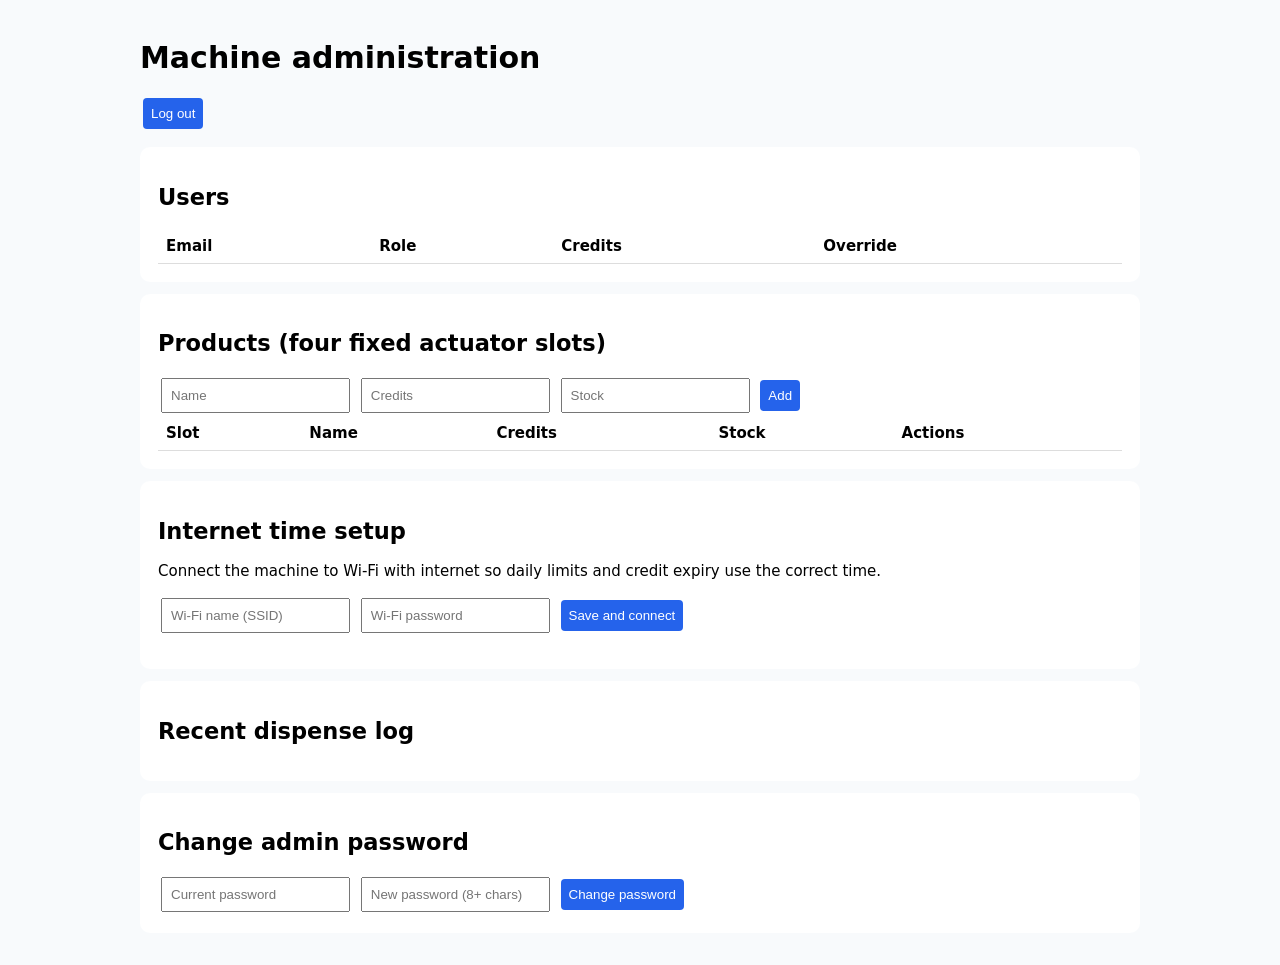
==== data/admin.html @ f3836014 "Clarify Wi-Fi clock sync status" ====
<!doctype html>
<html lang="en">
<meta charset="utf-8">
<meta name="viewport" content="width=device-width,initial-scale=1">
<title>Machine administration</title>
<style>
body{font:15px system-ui;max-width:1000px;margin:auto;padding:20px;background:#f8fafc}
section{background:white;padding:18px;margin:12px 0;border-radius:10px}
table{width:100%;border-collapse:collapse}td,th{padding:8px;text-align:left;border-bottom:1px solid #ddd}
input,button{padding:8px;margin:3px}button{background:#2563eb;color:white;border:0;border-radius:4px}
</style>
<h1>Machine administration</h1><button id="logout">Log out</button>
<p id="message" role="status"></p>
<section>
  <h2>Users</h2>
  <table><thead><tr><th>Email</th><th>Role</th><th>Credits</th><th>Override</th></tr></thead><tbody id="users"></tbody></table>
</section>
<section>
  <h2>Products (four fixed actuator slots)</h2>
  <form id="productForm">
    <input id="name" placeholder="Name" required>
    <input id="cost" type="number" min="0" step="1" placeholder="Credits" required>
    <input id="stock" type="number" min="0" step="1" placeholder="Stock" required>
    <button>Add</button>
  </form>
  <table><thead><tr><th>Slot</th><th>Name</th><th>Credits</th><th>Stock</th><th>Actions</th></tr></thead><tbody id="products"></tbody></table>
</section>
<section>
  <h2>Internet time setup</h2>
  <p>Connect the machine to Wi-Fi with internet so daily limits and credit expiry use the correct time.</p>
  <form id="wifiForm">
    <input id="wifiSsid" placeholder="Wi-Fi name (SSID)" autocomplete="off" required>
    <input id="wifiPassword" type="password" placeholder="Wi-Fi password" autocomplete="new-password">
    <button>Save and connect</button>
  </form>
  <p id="wifiStatus"></p>
</section>
<section><h2>Recent dispense log</h2><pre id="log"></pre></section>
<section>
  <h2>Change admin password</h2>
  <form id="passwordForm">
    <input id="currentPassword" type="password" placeholder="Current password" autocomplete="current-password" required>
    <input id="newPassword" type="password" placeholder="New password (8+ chars)" autocomplete="new-password" minlength="8" required>
    <button>Change password</button>
  </form>
</section>
<script src="/js/auth.js"></script>
<script>
const $ = id => document.getElementById(id);
function message(text) { $('message').textContent = text; }
function cell(row, value) {
  const element = row.insertCell();
  element.textContent = String(value);
  return element;
}
function action(row, label, callback) {
  const button = document.createElement('button');
  button.textContent = label;
  button.onclick = callback;
  row.lastElementChild.append(button);
}
async function load() {
  const [accounts, listing, history, wifi] = await Promise.all([
    api('/api/admin/users'), api('/api/products'), api('/api/admin/log'), api('/api/admin/wifi')
  ]);
  $('wifiSsid').value = wifi.ssid;
  showWifiStatus(wifi);
  $('users').replaceChildren(...accounts.users.map(user => {
    const row = document.createElement('tr');
    cell(row, user.email); cell(row, user.role); cell(row, user.credits); cell(row, '');
    action(row, 'Set credits', () => setCredits(user.id));
    return row;
  }));
  $('products').replaceChildren(...listing.products.map(product => {
    const row = document.createElement('tr');
    cell(row, product.slot); cell(row, product.name);
    cell(row, product.credit_cost); cell(row, product.stock); cell(row, '');
    action(row, 'Edit', () => editProduct(product));
    action(row, 'Delete', () => removeProduct(product.id));
    return row;
  }));
  $('log').textContent = JSON.stringify(history, null, 2);
}
function showWifiStatus(wifi) {
  $('wifiStatus').textContent = wifi.time_synced
    ? 'Internet connected. Clock synchronized.'
    : wifi.connected
      ? 'Wi-Fi connected; waiting for internet time sync…'
      : 'Not connected. Enter a router Wi-Fi with internet access.';
}
async function refreshWifiStatus() {
  try { showWifiStatus(await api('/api/admin/wifi')); }
  catch (error) { $('wifiStatus').textContent = error.message; }
}
async function run(action) {
  try { await action(); await load(); message('Saved.'); return true; }
  catch (error) { message(error.message); return false; }
}
async function setCredits(id) {
  const value = prompt('New credit balance');
  if (value === null) return;
  const credits = Number(value);
  if (!Number.isSafeInteger(credits) || credits < 0) { message('Enter a non-negative integer.'); return; }
  await run(() => api('/api/admin/credits', {method:'POST', body:JSON.stringify({user_id:id, credits})}));
}
async function editProduct(product) {
  const name = prompt('Product name', product.name);
  if (name === null) return;
  const costValue = prompt('Credits required', product.credit_cost);
  if (costValue === null) return;
  const stockValue = prompt('Stock', product.stock);
  if (stockValue === null) return;
  const creditCost = Number(costValue), stock = Number(stockValue);
  if (!name.trim() || !Number.isSafeInteger(creditCost) || creditCost < 0 ||
      !Number.isSafeInteger(stock) || stock < 0) { message('Invalid product values.'); return; }
  await run(() => api('/api/products', {method:'PUT', body:JSON.stringify({
    id:product.id, name:name.trim(), credit_cost:creditCost, stock
  })}));
}
async function removeProduct(id) {
  if (!confirm('Delete this product? The other products keep their servo slots.')) return;
  await run(() => api('/api/products?id=' + encodeURIComponent(id), {method:'DELETE'}));
}
$('productForm').onsubmit = async event => {
  event.preventDefault();
  const name = $('name').value.trim(), creditCost = Number($('cost').value), stock = Number($('stock').value);
  if (!name || !Number.isSafeInteger(creditCost) || creditCost < 0 ||
      !Number.isSafeInteger(stock) || stock < 0) { message('Invalid product values.'); return; }
  if (await run(() => api('/api/products', {method:'POST', body:JSON.stringify({name, credit_cost:creditCost, stock})}))) event.target.reset();
};
$('wifiForm').onsubmit = async event => {
  event.preventDefault();
  const ssid = $('wifiSsid').value.trim(), password = $('wifiPassword').value;
  if (!ssid) { message('Enter the Wi-Fi name.'); return; }
  const body = {ssid};
  if (password) body.password = password;
  if (await run(() => api('/api/admin/wifi', {method:'POST', body:JSON.stringify(body)}))) {
    $('wifiPassword').value = '';
    message('Saved. Connecting to Wi-Fi…');
  }
};
$('logout').onclick = logout;
$('passwordForm').onsubmit = async event => {
  event.preventDefault();
  await run(() => api('/api/user/password', {method:'POST', body:JSON.stringify({
    current_password:$('currentPassword').value, new_password:$('newPassword').value
  })}));
  event.target.reset();
};
if (!token()) location.href = '/login.html';
else api('/api/me').then(account => {
  if (account.user.role !== 'admin') { location.href = '/portal'; return; }
  load().then(() => setInterval(refreshWifiStatus, 2000)).catch(error => message(error.message));
}).catch(() => location.href = '/login.html');
</script>
</html>
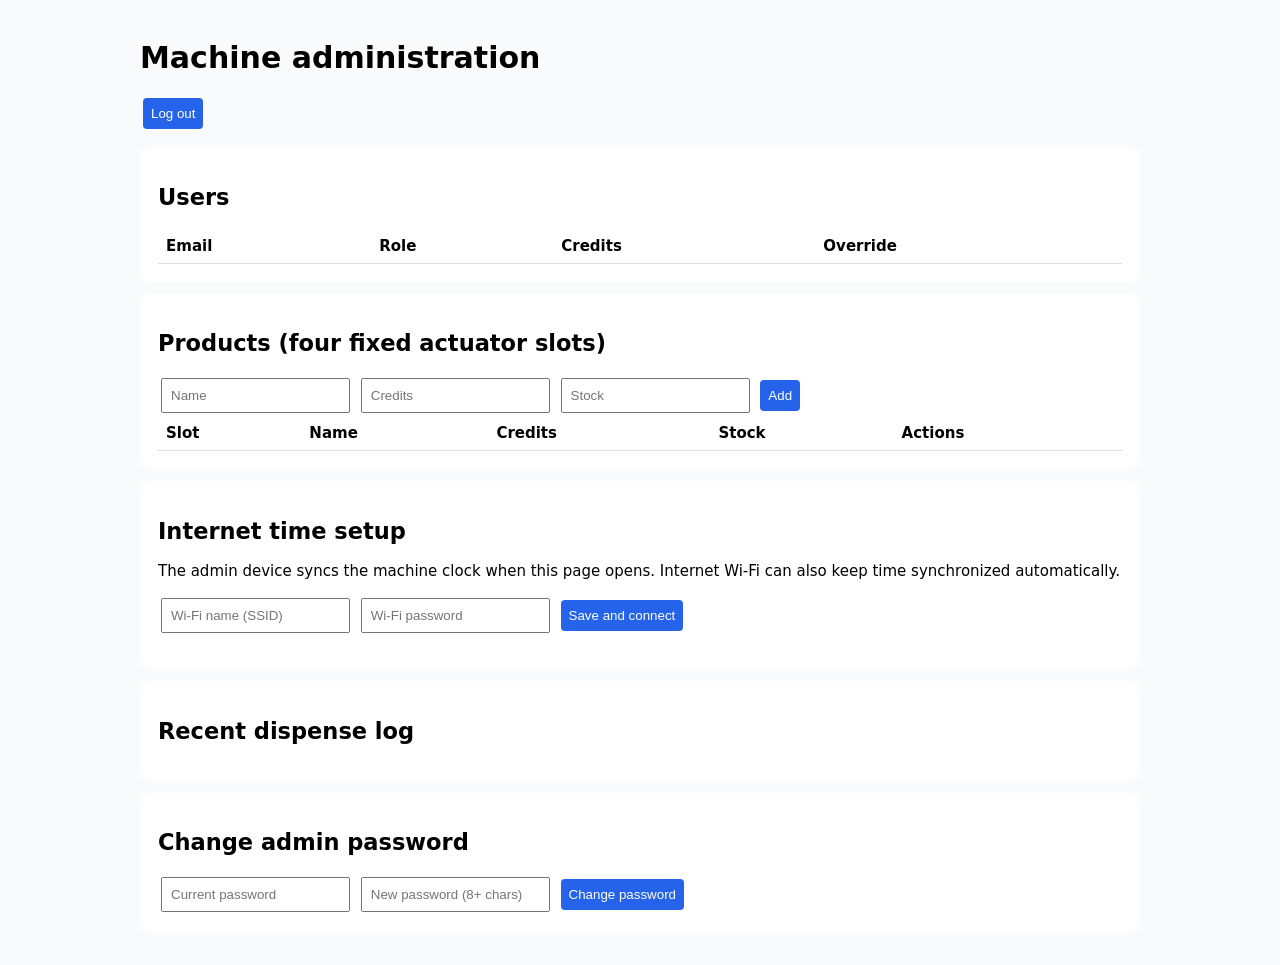
==== commit 801c0999: "Sync machine clock from admin device" ====
--- a/data/admin.html
+++ b/data/admin.html
@@ -27,7 +27,7 @@
 </section>
 <section>
   <h2>Internet time setup</h2>
-  <p>Connect the machine to Wi-Fi with internet so daily limits and credit expiry use the correct time.</p>
+  <p>The admin device syncs the machine clock when this page opens. Internet Wi-Fi can also keep time synchronized automatically.</p>
   <form id="wifiForm">
     <input id="wifiSsid" placeholder="Wi-Fi name (SSID)" autocomplete="off" required>
     <input id="wifiPassword" type="password" placeholder="Wi-Fi password" autocomplete="new-password">
@@ -83,7 +83,7 @@
 }
 function showWifiStatus(wifi) {
   $('wifiStatus').textContent = wifi.time_synced
-    ? 'Internet connected. Clock synchronized.'
+    ? (wifi.connected ? 'Clock synchronized; router Wi-Fi connected.' : 'Clock set from this admin device; router Wi-Fi is offline.')
     : wifi.connected
       ? 'Wi-Fi connected; waiting for internet time sync…'
       : 'Not connected. Enter a router Wi-Fi with internet access.';
@@ -91,6 +91,9 @@
 async function refreshWifiStatus() {
   try { showWifiStatus(await api('/api/admin/wifi')); }
   catch (error) { $('wifiStatus').textContent = error.message; }
+}
+async function syncMachineClock() {
+  await api('/api/admin/time', {method:'POST', body:JSON.stringify({epoch:Math.floor(Date.now() / 1000)})});
 }
 async function run(action) {
   try { await action(); await load(); message('Saved.'); return true; }
@@ -148,9 +151,13 @@
   event.target.reset();
 };
 if (!token()) location.href = '/login.html';
-else api('/api/me').then(account => {
+else api('/api/me').then(async account => {
   if (account.user.role !== 'admin') { location.href = '/portal'; return; }
-  load().then(() => setInterval(refreshWifiStatus, 2000)).catch(error => message(error.message));
+  try {
+    await syncMachineClock();
+    await load();
+    setInterval(refreshWifiStatus, 2000);
+  } catch (error) { message(error.message); }
 }).catch(() => location.href = '/login.html');
 </script>
 </html>
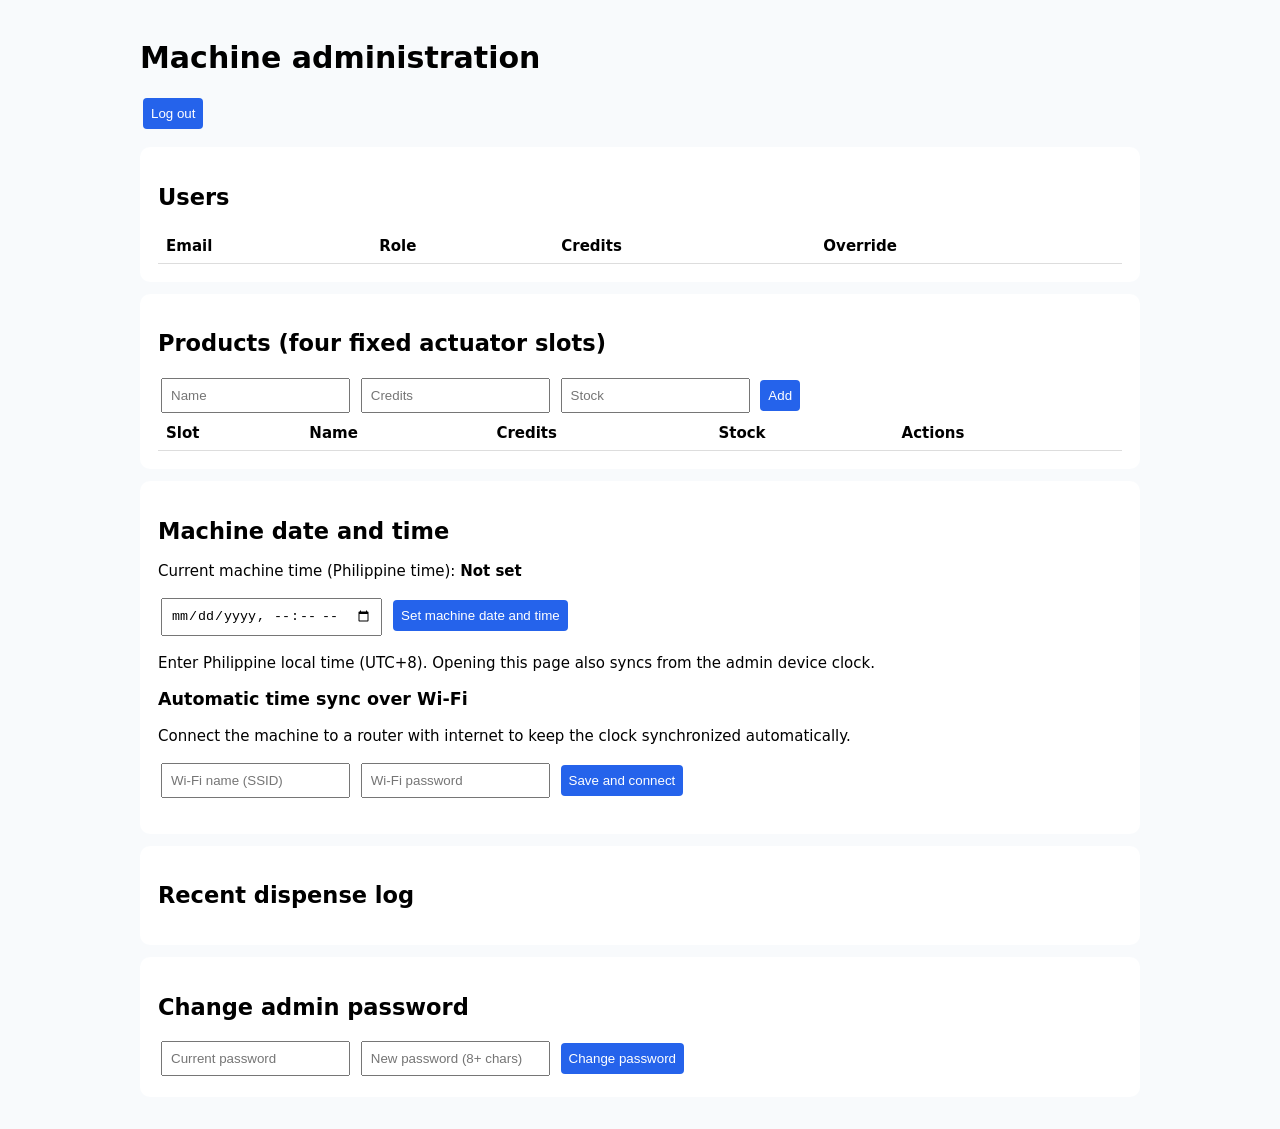
==== commit a72a2b77: "Add manual machine datetime settings" ====
--- a/data/admin.html
+++ b/data/admin.html
@@ -26,8 +26,15 @@
   <table><thead><tr><th>Slot</th><th>Name</th><th>Credits</th><th>Stock</th><th>Actions</th></tr></thead><tbody id="products"></tbody></table>
 </section>
 <section>
-  <h2>Internet time setup</h2>
-  <p>The admin device syncs the machine clock when this page opens. Internet Wi-Fi can also keep time synchronized automatically.</p>
+  <h2>Machine date and time</h2>
+  <p>Current machine time (Philippine time): <strong id="machineClock">Not set</strong></p>
+  <form id="datetimeForm">
+    <input id="machineDateTime" type="datetime-local" step="60" required>
+    <button>Set machine date and time</button>
+  </form>
+  <p>Enter Philippine local time (UTC+8). Opening this page also syncs from the admin device clock.</p>
+  <h3>Automatic time sync over Wi-Fi</h3>
+  <p>Connect the machine to a router with internet to keep the clock synchronized automatically.</p>
   <form id="wifiForm">
     <input id="wifiSsid" placeholder="Wi-Fi name (SSID)" autocomplete="off" required>
     <input id="wifiPassword" type="password" placeholder="Wi-Fi password" autocomplete="new-password">
@@ -65,6 +72,7 @@
   ]);
   $('wifiSsid').value = wifi.ssid;
   showWifiStatus(wifi);
+  updateMachineClock(wifi.current_epoch);
   $('users').replaceChildren(...accounts.users.map(user => {
     const row = document.createElement('tr');
     cell(row, user.email); cell(row, user.role); cell(row, user.credits); cell(row, '');
@@ -83,18 +91,47 @@
 }
 function showWifiStatus(wifi) {
   $('wifiStatus').textContent = wifi.time_synced
-    ? (wifi.connected ? 'Clock synchronized; router Wi-Fi connected.' : 'Clock set from this admin device; router Wi-Fi is offline.')
+    ? (wifi.connected ? 'Clock synchronized; router Wi-Fi connected.' : 'Clock synchronized; router Wi-Fi offline.')
     : wifi.connected
       ? 'Wi-Fi connected; waiting for internet time sync…'
       : 'Not connected. Enter a router Wi-Fi with internet access.';
 }
 async function refreshWifiStatus() {
-  try { showWifiStatus(await api('/api/admin/wifi')); }
+  try {
+    const wifi = await api('/api/admin/wifi');
+    showWifiStatus(wifi);
+    updateMachineClock(wifi.current_epoch);
+  }
   catch (error) { $('wifiStatus').textContent = error.message; }
+}
+function updateMachineClock(epoch) {
+  if (!epoch) { $('machineClock').textContent = 'Not set'; return; }
+  const philippinesTime = new Date((epoch + 8 * 60 * 60) * 1000);
+  $('machineClock').textContent = philippinesTime.toISOString().replace('T', ' ').slice(0, 16);
+}
+function philippinesDateTimeToEpoch(value) {
+  const [date, clock] = value.split('T');
+  if (!date || !clock) return 0;
+  const [year, month, day] = date.split('-').map(Number);
+  const [hour, minute] = clock.split(':').map(Number);
+  return Math.floor(Date.UTC(year, month - 1, day, hour - 8, minute) / 1000);
+}
+function machineEpochToInput(epoch) {
+  return new Date((epoch + 8 * 60 * 60) * 1000).toISOString().slice(0, 16);
 }
 async function syncMachineClock() {
   await api('/api/admin/time', {method:'POST', body:JSON.stringify({epoch:Math.floor(Date.now() / 1000)})});
 }
+$('datetimeForm').onsubmit = async event => {
+  event.preventDefault();
+  const epoch = philippinesDateTimeToEpoch($('machineDateTime').value);
+  if (!Number.isFinite(epoch) || epoch < 1700000000) { message('Enter a valid date and time.'); return; }
+  try {
+    await api('/api/admin/time', {method:'POST', body:JSON.stringify({epoch})});
+    await refreshWifiStatus();
+    message('Machine date and time updated.');
+  } catch (error) { message(error.message); }
+};
 async function run(action) {
   try { await action(); await load(); message('Saved.'); return true; }
   catch (error) { message(error.message); return false; }
@@ -156,6 +193,8 @@
   try {
     await syncMachineClock();
     await load();
+    const wifi = await api('/api/admin/wifi');
+    if (wifi.current_epoch) $('machineDateTime').value = machineEpochToInput(wifi.current_epoch);
     setInterval(refreshWifiStatus, 2000);
   } catch (error) { message(error.message); }
 }).catch(() => location.href = '/login.html');
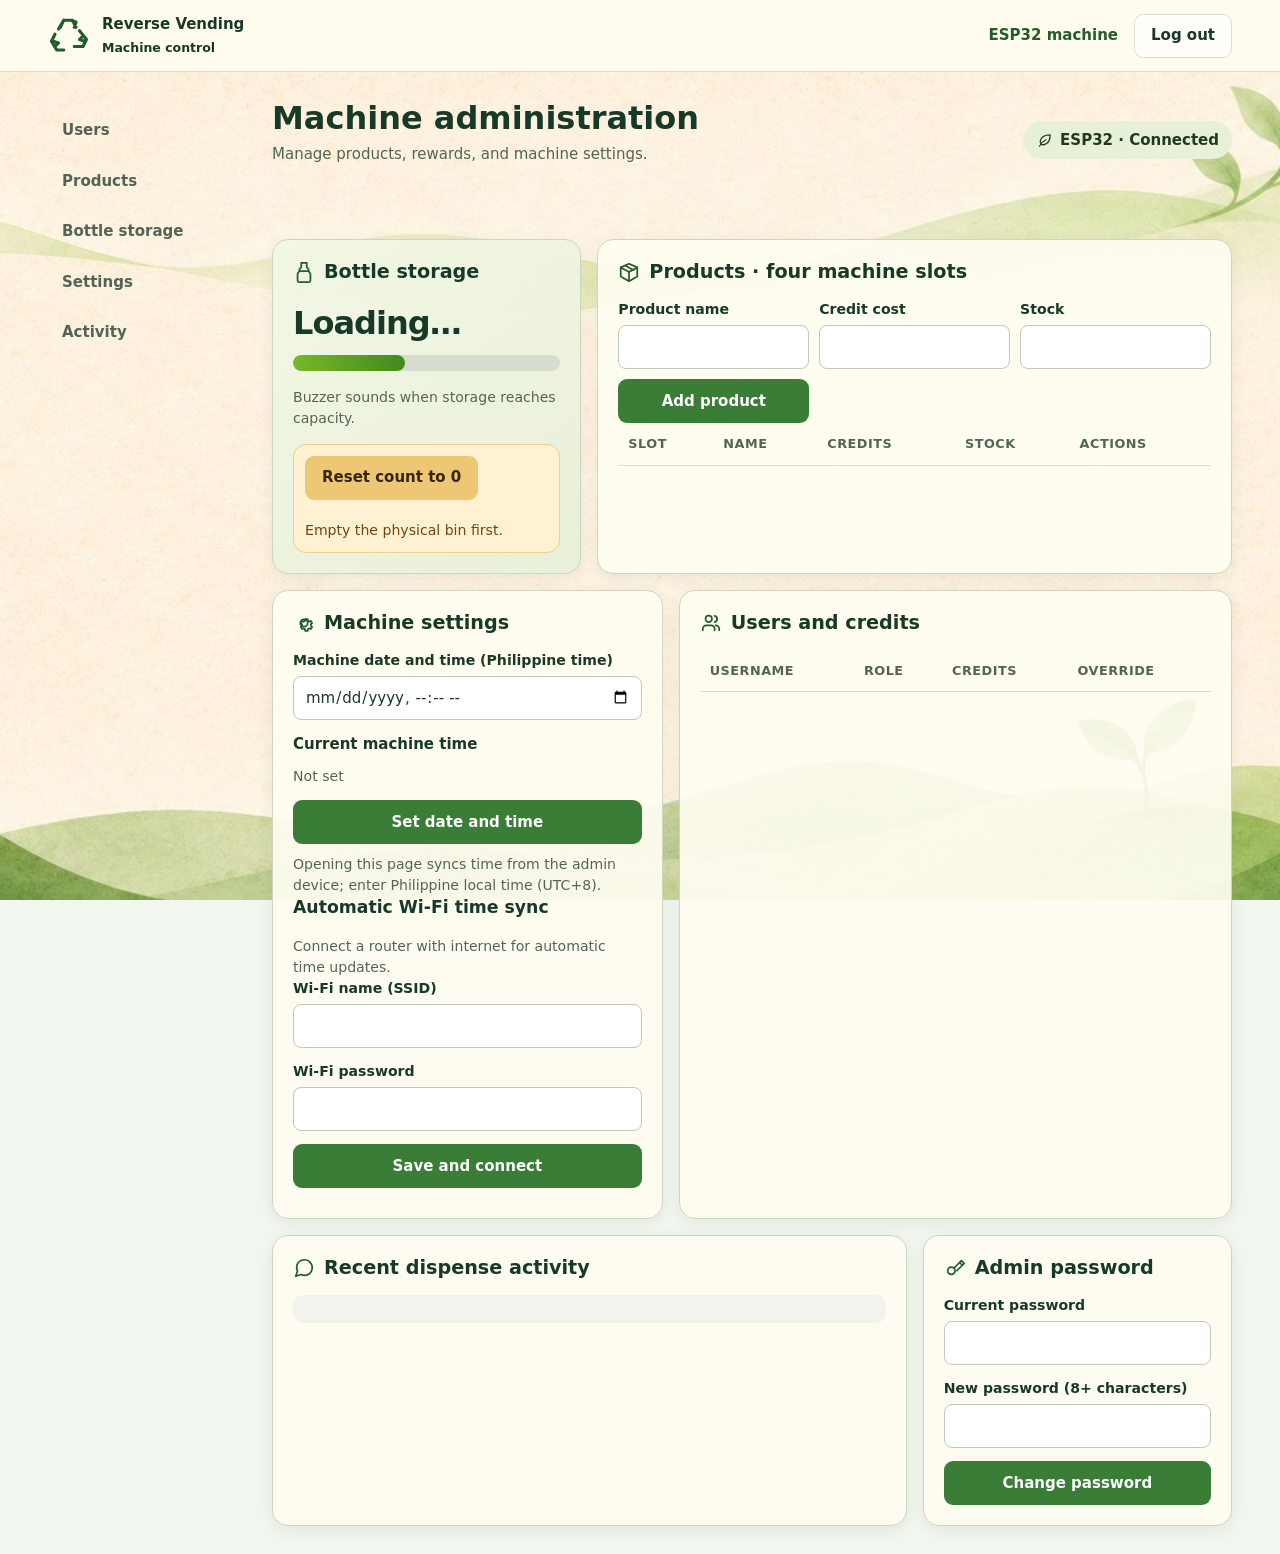
==== commit cbb78311: "Add manifest.json and ponytail skill documentation - Created a new manifest.json file to track file " ====
--- a/data/admin.html
+++ b/data/admin.html
@@ -4,53 +4,57 @@
 <meta name="viewport" content="width=device-width,initial-scale=1">
 <title>Machine administration</title>
 <style>
-body{font:15px system-ui;max-width:1000px;margin:auto;padding:20px;background:#f8fafc}
-section{background:white;padding:18px;margin:12px 0;border-radius:10px}
-table{width:100%;border-collapse:collapse}td,th{padding:8px;text-align:left;border-bottom:1px solid #ddd}
-input,button{padding:8px;margin:3px}button{background:#2563eb;color:white;border:0;border-radius:4px}
+:root{color-scheme:light;--ink:#173a28;--muted:#536457;--green:#397d36;--green-dark:#245b2b;--sage:#e8f0df;--paper:#f1f6ef;--line:#d8e1d1;--white:#fffefa}
+*{box-sizing:border-box}body{margin:0;background:var(--paper);color:var(--ink);font:15px/1.5 system-ui, sans-serif}h1,h2,h3,p{margin-top:0}h1{font-size:2rem;line-height:1.15;margin-bottom:6px}h2{font-size:1.35rem;line-height:1.25;margin-bottom:15px}h3{font-size:1.08rem;line-height:1.3}button,input{font:inherit}button{min-height:44px;padding:9px 16px;border:1px solid transparent;border-radius:9px;background:var(--green);color:white;font-weight:700;cursor:pointer}button:hover{background:var(--green-dark)}button:focus-visible,a:focus-visible,input:focus-visible{outline:3px solid #b36c0c;outline-offset:2px}.secondary{background:var(--white);border-color:var(--line);color:var(--ink)}.secondary:hover{background:var(--sage);color:var(--ink)}.danger{background:#edc774;color:#38250d}.danger:hover{background:#e1b55f;color:#38250d}
+.topbar{height:72px;padding:0 clamp(16px,4vw,48px);display:flex;align-items:center;justify-content:space-between;background:var(--white);border-bottom:1px solid var(--line)}.brand{display:flex;align-items:center;gap:12px;color:var(--ink);font-weight:800;text-decoration:none}.brand-mark{width:38px;height:38px;border-radius:12px;display:grid;place-items:center;background:var(--green);color:white;font-size:18px}.top-actions{display:flex;align-items:center;gap:16px}.online{color:var(--green-dark);font-weight:700}.app-shell{max-width:1440px;margin:auto;padding:28px clamp(16px,4vw,48px);display:grid;grid-template-columns:200px minmax(0,1fr);gap:30px}.side-nav{display:flex;flex-direction:column;gap:6px;padding-top:8px}.side-nav a{padding:11px 14px;border-radius:9px;text-decoration:none;color:var(--muted);font-weight:650}.side-nav a:hover,.side-nav a[aria-current]{background:var(--sage);color:var(--green-dark)}main{min-width:0}.page-heading{display:flex;justify-content:space-between;align-items:center;gap:20px;margin-bottom:20px}.eyebrow{margin:0 0 5px;color:var(--green);font-size:.76rem;font-weight:800;letter-spacing:.12em;text-transform:uppercase}.subhead,.hint{color:var(--muted)}.machine-pill{flex:none;padding:8px 13px;border-radius:99px;background:var(--sage);font-weight:700}.notice{min-height:24px;color:var(--green-dark)}.panel-grid{display:grid;grid-template-columns:repeat(2,minmax(0,1fr));gap:18px}.panel{min-width:0;padding:22px;border:1px solid var(--line);border-radius:16px;background:var(--white);box-shadow:0 3px 12px #203c2810}.panel h2{display:flex;align-items:center;gap:10px}.panel-wide{grid-column:1/-1}.storage-value{font-size:1.8rem;font-weight:850;letter-spacing:-.03em}.storage-meter{height:12px;margin:8px 0 16px;border-radius:99px;background:#e4e9df;overflow:hidden}.storage-meter span{display:block;width:42%;height:100%;border-radius:inherit;background:var(--green)}.form-row{display:grid;grid-template-columns:repeat(3,minmax(0,1fr));gap:10px;align-items:end}.field{display:grid;gap:5px;min-width:0}.field label{font-size:.88rem;font-weight:700}.field input{width:100%;min-height:44px;padding:9px 11px;border:1px solid #bdcabc;border-radius:8px;background:white;color:var(--ink)}.stack{display:grid;gap:13px}.table-wrap{overflow:auto;max-width:100%}table{width:100%;border-collapse:collapse;white-space:nowrap}td,th{padding:11px 10px;text-align:left;border-bottom:1px solid var(--line)}th{color:var(--muted);font-size:.8rem;text-transform:uppercase;letter-spacing:.04em}td button{min-height:36px;padding:6px 11px}#log{max-height:260px;overflow:auto;padding:14px;border-radius:10px;background:#f1f3ec;color:#314537;white-space:pre-wrap;overflow-wrap:anywhere}.storage-actions{display:flex;flex-wrap:wrap;align-items:center;gap:10px;margin-top:15px}.hint{margin:10px 0 0;font-size:.88rem}
+@media(max-width:850px){.app-shell{grid-template-columns:1fr;gap:14px}.side-nav{flex-direction:row;overflow:auto;padding:0 0 8px}.side-nav a{white-space:nowrap}.panel-grid{grid-template-columns:1fr}.panel-wide{grid-column:auto}}
+@media(max-width:540px){.topbar{height:64px}.brand{font-size:.9rem;white-space:nowrap}.brand br,.brand small{display:none}.online{display:none}.app-shell{padding-top:18px}.page-heading{align-items:flex-start;flex-direction:column;gap:10px}.panel{padding:17px}.form-row{grid-template-columns:1fr}.table-wrap{margin:0 -5px}td,th{padding:9px 7px}}
+.admin-product{display:flex;align-items:center;gap:10px}.admin-product-art{width:38px;height:38px;flex:none;border-radius:8px;background-color:var(--sage);background-image:url('product-sprite.png');background-repeat:no-repeat;background-size:200% 200%;background-position:0 0}.admin-product-art.slot-2{background-position:100% 0;background-color:#f3f0df}.admin-product-art.slot-3{background-position:0 100%;background-color:#eaf1e2}.admin-product-art.slot-4{background-position:100% 100%;background-color:#f4ede3}
+body{background-image:url('login-background.jpg');background-position:center top;background-size:cover;background-attachment:fixed}
+.topbar{background:#fffdf2dc;backdrop-filter:blur(8px)}.app-shell{max-width:1560px;gap:24px}.brand-mark{background:transparent;color:var(--green-dark);width:42px;height:42px}.brand-mark svg{display:block;width:100%;height:100%;fill:none;stroke:currentColor;stroke-width:1.8;stroke-linecap:round;stroke-linejoin:round}.machine-pill{display:flex;align-items:center;gap:7px;background:#e7f1d8;color:#203b21}.machine-pill svg{width:17px;height:17px;fill:none;stroke:currentColor;stroke-width:1.8;stroke-linecap:round;stroke-linejoin:round}
+.panel-grid{grid-template-columns:repeat(12,minmax(0,1fr));gap:16px}.panel{padding:20px;border-color:#cbd7be;background:#fffdf2e8;box-shadow:0 4px 16px #203c2812}.panel h2{font-size:1.2rem;gap:9px}.panel h2 svg{width:22px;height:22px;flex:none;color:var(--green-dark);fill:none;stroke:currentColor;stroke-width:1.9;stroke-linecap:round;stroke-linejoin:round}.panel#storage{grid-column:1/5;grid-row:1;background:linear-gradient(145deg,#f2f7e6ed,#e7f0d8ed)}.panel#product-panel{grid-column:5/13;grid-row:1}.panel#settings{grid-column:1/6;grid-row:2}.panel#user-panel{grid-column:6/13;grid-row:2}.panel#log-panel{grid-column:1/9;grid-row:3}.panel#account{grid-column:9/13;grid-row:3}.storage-value{font-size:2rem}.storage-meter{height:16px;background:#d7ddce}.storage-meter span{background:linear-gradient(90deg,#76b82a,#43891e)}.storage-actions{margin-top:14px;padding:11px;border:1px solid #f0cf87;border-radius:13px;background:#fff1d2}.storage-actions .hint{color:#75450b}.danger{background:#edc774;color:#38250d}.danger:hover{background:#e1b55f;color:#38250d}.admin-product-art{width:46px;height:46px;border-radius:10px}
+@media(max-width:1100px) and (min-width:851px){.panel-grid{grid-template-columns:repeat(2,minmax(0,1fr))}.panel#storage,.panel#settings,.panel#account{grid-column:auto;grid-row:auto}.panel#product-panel,.panel#user-panel,.panel#log-panel{grid-column:1/-1;grid-row:auto}}
 </style>
-<h1>Machine administration</h1><button id="logout">Log out</button>
-<p id="message" role="status"></p>
-<section>
-  <h2>Users</h2>
-  <table><thead><tr><th>Email</th><th>Role</th><th>Credits</th><th>Override</th></tr></thead><tbody id="users"></tbody></table>
-</section>
-<section>
-  <h2>Products (four fixed actuator slots)</h2>
-  <form id="productForm">
-    <input id="name" placeholder="Name" required>
-    <input id="cost" type="number" min="0" step="1" placeholder="Credits" required>
-    <input id="stock" type="number" min="0" step="1" placeholder="Stock" required>
-    <button>Add</button>
-  </form>
-  <table><thead><tr><th>Slot</th><th>Name</th><th>Credits</th><th>Stock</th><th>Actions</th></tr></thead><tbody id="products"></tbody></table>
-</section>
-<section>
-  <h2>Machine date and time</h2>
-  <p>Current machine time (Philippine time): <strong id="machineClock">Not set</strong></p>
-  <form id="datetimeForm">
-    <input id="machineDateTime" type="datetime-local" step="60" required>
-    <button>Set machine date and time</button>
-  </form>
-  <p>Enter Philippine local time (UTC+8). Opening this page also syncs from the admin device clock.</p>
-  <h3>Automatic time sync over Wi-Fi</h3>
-  <p>Connect the machine to a router with internet to keep the clock synchronized automatically.</p>
-  <form id="wifiForm">
-    <input id="wifiSsid" placeholder="Wi-Fi name (SSID)" autocomplete="off" required>
-    <input id="wifiPassword" type="password" placeholder="Wi-Fi password" autocomplete="new-password">
-    <button>Save and connect</button>
-  </form>
-  <p id="wifiStatus"></p>
-</section>
-<section><h2>Recent dispense log</h2><pre id="log"></pre></section>
-<section>
-  <h2>Change admin password</h2>
-  <form id="passwordForm">
-    <input id="currentPassword" type="password" placeholder="Current password" autocomplete="current-password" required>
-    <input id="newPassword" type="password" placeholder="New password (8+ chars)" autocomplete="new-password" minlength="8" required>
-    <button>Change password</button>
-  </form>
-</section>
+<body>
+<header class="topbar"><a class="brand" href="/admin"><span class="brand-mark" aria-hidden="true"><svg viewBox="0 0 24 24"><path d="m7 7 2-4h5l2 4M13 3l3 1-1 3M18 9l4 5-2 4h-5M21 15l-3-1 2-2M9 20H5l-3-5 2-4M3 15l3 1-2 2M6 8l3-5"/></svg></span><span>Reverse Vending<br><small>Machine control</small></span></a><div class="top-actions"><span class="online">ESP32 machine</span><button id="logout" class="secondary" type="button">Log out</button></div></header>
+<div class="app-shell">
+  <nav class="side-nav" aria-label="Admin sections"><a href="#user-panel">Users</a><a href="#product-panel">Products</a><a href="#storage">Bottle storage</a><a href="#settings">Settings</a><a href="#log-panel">Activity</a></nav>
+  <main>
+    <div class="page-heading"><div><h1>Machine administration</h1><p class="subhead">Manage products, rewards, and machine settings.</p></div><span class="machine-pill"><svg viewBox="0 0 24 24" aria-hidden="true"><path d="M20 4c-8 0-13 3-14 9 0 3 2 5 5 5 6-1 9-6 9-14ZM5 20c2-4 5-7 9-9"/></svg>ESP32 · Connected</span></div>
+    <p id="message" class="notice" role="status" aria-live="polite"></p>
+    <div class="panel-grid">
+      <section class="panel" id="storage" aria-labelledby="storage-title">
+        <h2 id="storage-title"><svg viewBox="0 0 24 24" aria-hidden="true"><path d="M9 2h6v5l2 2v2H7V9l2-2V2Zm-2 9h10l2 3v7a2 2 0 0 1-2 2H7a2 2 0 0 1-2-2v-7l2-3Z"/></svg>Bottle storage</h2><div id="bottleCount" class="storage-value">Loading…</div><div class="storage-meter" aria-hidden="true"><span id="storageProgress"></span></div>
+        <p class="hint">Buzzer sounds when storage reaches capacity.</p>
+        <div class="storage-actions"><button id="resetBottleStorage" class="danger" type="button">Reset count to 0</button><span class="hint">Empty the physical bin first.</span></div>
+      </section>
+      <section class="panel" id="settings" aria-labelledby="settings-title">
+        <h2 id="settings-title"><svg viewBox="0 0 24 24" aria-hidden="true"><path d="M12 8a4 4 0 1 0 0 8 4 4 0 0 0 0-8Z"/><path d="m19.4 15 .1.1 1.4 1.1-1.4 2.4-1.7-.7a8 8 0 0 1-1.4.8l-.3 1.8h-2.8l-.3-1.8a8 8 0 0 1-1.4-.8l-1.7.7-1.4-2.4 1.4-1.1a7 7 0 0 1 0-1.8l-1.4-1.1 1.4-2.4 1.7.7a8 8 0 0 1 1.4-.8l.3-1.8h2.8l.3 1.8a8 8 0 0 1 1.4.8l1.7-.7 1.4 2.4-1.4 1.1a7 7 0 0 1 0 1.8Z"/></svg>Machine settings</h2>
+        <form id="datetimeForm" class="stack"><div class="field"><label for="machineDateTime">Machine date and time (Philippine time)</label><input id="machineDateTime" type="datetime-local" step="60" required></div>
+          <div><strong>Current machine time</strong><p id="machineClock" class="hint">Not set</p></div><button type="submit">Set date and time</button>
+        </form><p class="hint">Opening this page syncs time from the admin device; enter Philippine local time (UTC+8).</p>
+        <h3>Automatic Wi-Fi time sync</h3><p class="hint">Connect a router with internet for automatic time updates.</p>
+        <form id="wifiForm" class="stack"><div class="field"><label for="wifiSsid">Wi-Fi name (SSID)</label><input id="wifiSsid" autocomplete="off" required></div>
+          <div class="field"><label for="wifiPassword">Wi-Fi password</label><input id="wifiPassword" type="password" autocomplete="new-password"></div><button type="submit">Save and connect</button>
+        </form><p id="wifiStatus" class="hint" role="status"></p>
+      </section>
+      <section class="panel panel-wide" id="product-panel" aria-labelledby="products-title">
+        <h2 id="products-title"><svg viewBox="0 0 24 24" aria-hidden="true"><path d="m3 7 9-4 9 4-9 5-9-5Z"/><path d="M3 7v10l9 5 9-5V7M12 12v10M8 5l9 5"/></svg>Products · four machine slots</h2><form id="productForm" class="form-row">
+          <div class="field"><label for="name">Product name</label><input id="name" required></div>
+          <div class="field"><label for="cost">Credit cost</label><input id="cost" type="number" min="0" step="1" required></div>
+          <div class="field"><label for="stock">Stock</label><input id="stock" type="number" min="0" step="1" required></div>
+          <button type="submit">Add product</button>
+        </form><div class="table-wrap"><table><thead><tr><th>Slot</th><th>Name</th><th>Credits</th><th>Stock</th><th>Actions</th></tr></thead><tbody id="products"></tbody></table></div>
+      </section>
+      <section class="panel panel-wide" id="user-panel" aria-labelledby="users-title"><h2 id="users-title"><svg viewBox="0 0 24 24" aria-hidden="true"><path d="M16 20v-1.5a4 4 0 0 0-4-4H7a4 4 0 0 0-4 4V20M9.5 11a3.5 3.5 0 1 0 0-7 3.5 3.5 0 0 0 0 7ZM16 4.2a3.5 3.5 0 0 1 0 6.8M17 14.5a4 4 0 0 1 4 4V20"/></svg>Users and credits</h2><div class="table-wrap"><table><thead><tr><th>Username</th><th>Role</th><th>Credits</th><th>Override</th></tr></thead><tbody id="users"></tbody></table></div></section>
+      <section class="panel panel-wide" id="log-panel"><h2><svg viewBox="0 0 24 24" aria-hidden="true"><path d="M21 11.5a8.4 8.4 0 0 1-.9 3.8 8.5 8.5 0 0 1-7.6 4.7 8.4 8.4 0 0 1-3.8-.9L3 21l1.9-5.7a8.4 8.4 0 0 1-.9-3.8A8.5 8.5 0 0 1 8.7 3.9a8.4 8.4 0 0 1 3.8-.9h.5a8.5 8.5 0 0 1 8 8v.5Z"/></svg>Recent dispense activity</h2><pre id="log"></pre></section>
+      <section class="panel" id="account"><h2><svg viewBox="0 0 24 24" aria-hidden="true"><circle cx="8" cy="15" r="4"/><path d="m11 12 8-8 3 3-8 8M17 6l3 3"/></svg>Admin password</h2><form id="passwordForm" class="stack">
+        <div class="field"><label for="currentPassword">Current password</label><input id="currentPassword" type="password" autocomplete="current-password" required></div>
+        <div class="field"><label for="newPassword">New password (8+ characters)</label><input id="newPassword" type="password" autocomplete="new-password" minlength="8" required></div><button type="submit">Change password</button>
+      </form></section>
+    </div>
+  </main>
+</div>
 <script src="/js/auth.js"></script>
 <script>
 const $ = id => document.getElementById(id);
@@ -67,21 +71,28 @@
   row.lastElementChild.append(button);
 }
 async function load() {
-  const [accounts, listing, history, wifi] = await Promise.all([
-    api('/api/admin/users'), api('/api/products'), api('/api/admin/log'), api('/api/admin/wifi')
+  const [accounts, listing, history, wifi, storage] = await Promise.all([
+    api('/api/admin/users'), api('/api/products'), api('/api/admin/log'), api('/api/admin/wifi'), api('/api/admin/storage')
   ]);
+  $('bottleCount').textContent = `${storage.count} / ${storage.capacity} bottles`;
+  $('storageProgress').style.width = `${Math.min(100, storage.count / storage.capacity * 100)}%`;
   $('wifiSsid').value = wifi.ssid;
   showWifiStatus(wifi);
   updateMachineClock(wifi.current_epoch);
   $('users').replaceChildren(...accounts.users.map(user => {
     const row = document.createElement('tr');
-    cell(row, user.email); cell(row, user.role); cell(row, user.credits); cell(row, '');
+    cell(row, user.username); cell(row, user.role); cell(row, user.credits); cell(row, '');
     action(row, 'Set credits', () => setCredits(user.id));
     return row;
   }));
   $('products').replaceChildren(...listing.products.map(product => {
     const row = document.createElement('tr');
-    cell(row, product.slot); cell(row, product.name);
+    cell(row, product.slot);
+    const nameCell = row.insertCell(); nameCell.className = 'admin-product';
+    const art = document.createElement('span'); art.className = 'admin-product-art slot-' + product.slot;
+    art.setAttribute('role', 'img'); art.setAttribute('aria-label', product.name);
+    const name = document.createElement('span'); name.textContent = product.name;
+    nameCell.append(art, name);
     cell(row, product.credit_cost); cell(row, product.stock); cell(row, '');
     action(row, 'Edit', () => editProduct(product));
     action(row, 'Delete', () => removeProduct(product.id));
@@ -180,6 +191,10 @@
   }
 };
 $('logout').onclick = logout;
+$('resetBottleStorage').onclick = async () => {
+  if (confirm('Reset the stored bottle count to zero? Empty the physical storage first.'))
+    await run(() => api('/api/admin/storage/reset', {method:'POST'}));
+};
 $('passwordForm').onsubmit = async event => {
   event.preventDefault();
   await run(() => api('/api/user/password', {method:'POST', body:JSON.stringify({
@@ -199,4 +214,5 @@
   } catch (error) { message(error.message); }
 }).catch(() => location.href = '/login.html');
 </script>
+</body>
 </html>
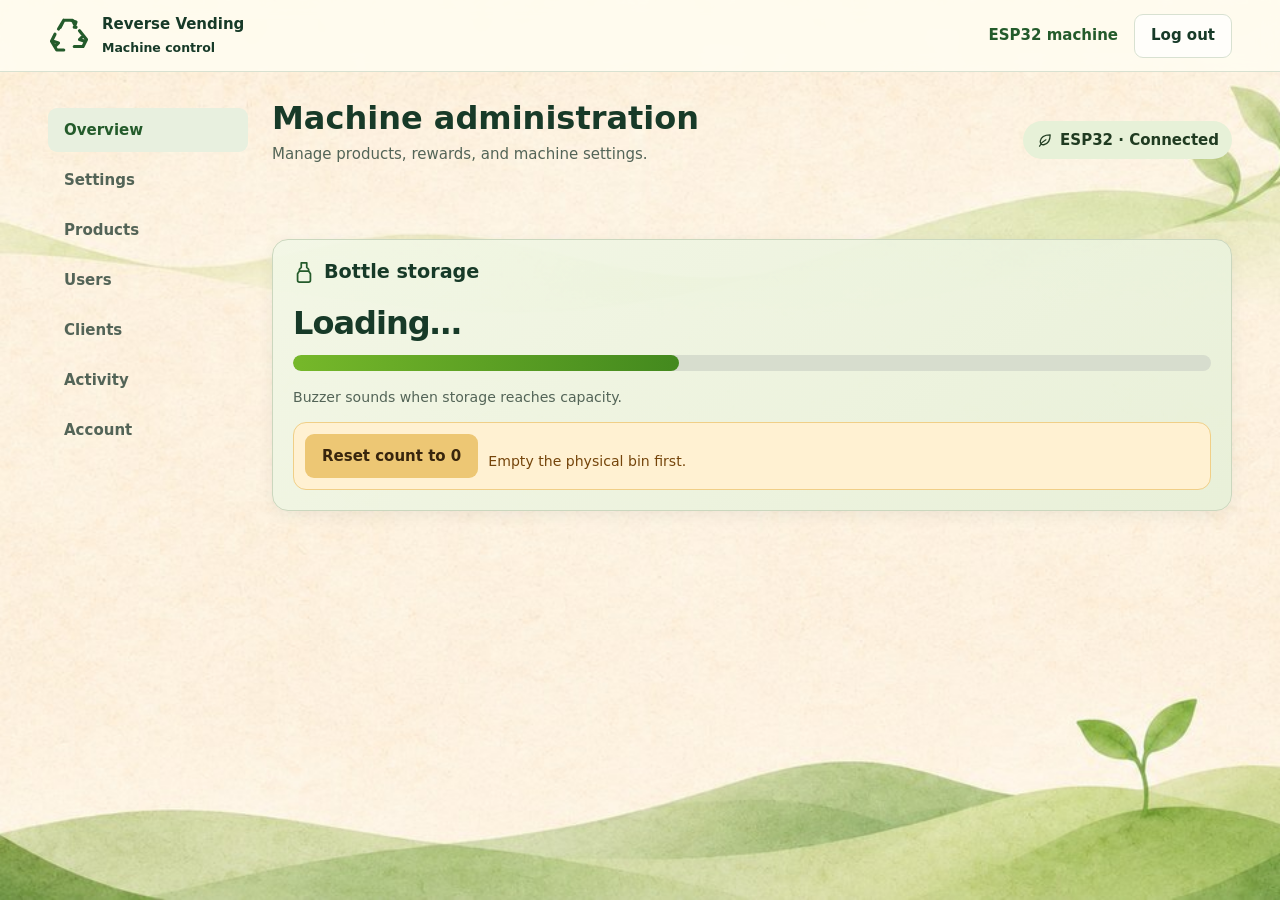
==== commit 09f769c6: "feat: add captive portal, remembered login and client tabs" ====
--- a/data/admin.html
+++ b/data/admin.html
@@ -7,18 +7,20 @@
 :root{color-scheme:light;--ink:#173a28;--muted:#536457;--green:#397d36;--green-dark:#245b2b;--sage:#e8f0df;--paper:#f1f6ef;--line:#d8e1d1;--white:#fffefa}
 *{box-sizing:border-box}body{margin:0;background:var(--paper);color:var(--ink);font:15px/1.5 system-ui, sans-serif}h1,h2,h3,p{margin-top:0}h1{font-size:2rem;line-height:1.15;margin-bottom:6px}h2{font-size:1.35rem;line-height:1.25;margin-bottom:15px}h3{font-size:1.08rem;line-height:1.3}button,input{font:inherit}button{min-height:44px;padding:9px 16px;border:1px solid transparent;border-radius:9px;background:var(--green);color:white;font-weight:700;cursor:pointer}button:hover{background:var(--green-dark)}button:focus-visible,a:focus-visible,input:focus-visible{outline:3px solid #b36c0c;outline-offset:2px}.secondary{background:var(--white);border-color:var(--line);color:var(--ink)}.secondary:hover{background:var(--sage);color:var(--ink)}.danger{background:#edc774;color:#38250d}.danger:hover{background:#e1b55f;color:#38250d}
 .topbar{height:72px;padding:0 clamp(16px,4vw,48px);display:flex;align-items:center;justify-content:space-between;background:var(--white);border-bottom:1px solid var(--line)}.brand{display:flex;align-items:center;gap:12px;color:var(--ink);font-weight:800;text-decoration:none}.brand-mark{width:38px;height:38px;border-radius:12px;display:grid;place-items:center;background:var(--green);color:white;font-size:18px}.top-actions{display:flex;align-items:center;gap:16px}.online{color:var(--green-dark);font-weight:700}.app-shell{max-width:1440px;margin:auto;padding:28px clamp(16px,4vw,48px);display:grid;grid-template-columns:200px minmax(0,1fr);gap:30px}.side-nav{display:flex;flex-direction:column;gap:6px;padding-top:8px}.side-nav a{padding:11px 14px;border-radius:9px;text-decoration:none;color:var(--muted);font-weight:650}.side-nav a:hover,.side-nav a[aria-current]{background:var(--sage);color:var(--green-dark)}main{min-width:0}.page-heading{display:flex;justify-content:space-between;align-items:center;gap:20px;margin-bottom:20px}.eyebrow{margin:0 0 5px;color:var(--green);font-size:.76rem;font-weight:800;letter-spacing:.12em;text-transform:uppercase}.subhead,.hint{color:var(--muted)}.machine-pill{flex:none;padding:8px 13px;border-radius:99px;background:var(--sage);font-weight:700}.notice{min-height:24px;color:var(--green-dark)}.panel-grid{display:grid;grid-template-columns:repeat(2,minmax(0,1fr));gap:18px}.panel{min-width:0;padding:22px;border:1px solid var(--line);border-radius:16px;background:var(--white);box-shadow:0 3px 12px #203c2810}.panel h2{display:flex;align-items:center;gap:10px}.panel-wide{grid-column:1/-1}.storage-value{font-size:1.8rem;font-weight:850;letter-spacing:-.03em}.storage-meter{height:12px;margin:8px 0 16px;border-radius:99px;background:#e4e9df;overflow:hidden}.storage-meter span{display:block;width:42%;height:100%;border-radius:inherit;background:var(--green)}.form-row{display:grid;grid-template-columns:repeat(3,minmax(0,1fr));gap:10px;align-items:end}.field{display:grid;gap:5px;min-width:0}.field label{font-size:.88rem;font-weight:700}.field input{width:100%;min-height:44px;padding:9px 11px;border:1px solid #bdcabc;border-radius:8px;background:white;color:var(--ink)}.stack{display:grid;gap:13px}.table-wrap{overflow:auto;max-width:100%}table{width:100%;border-collapse:collapse;white-space:nowrap}td,th{padding:11px 10px;text-align:left;border-bottom:1px solid var(--line)}th{color:var(--muted);font-size:.8rem;text-transform:uppercase;letter-spacing:.04em}td button{min-height:36px;padding:6px 11px}#log{max-height:260px;overflow:auto;padding:14px;border-radius:10px;background:#f1f3ec;color:#314537;white-space:pre-wrap;overflow-wrap:anywhere}.storage-actions{display:flex;flex-wrap:wrap;align-items:center;gap:10px;margin-top:15px}.hint{margin:10px 0 0;font-size:.88rem}
-@media(max-width:850px){.app-shell{grid-template-columns:1fr;gap:14px}.side-nav{flex-direction:row;overflow:auto;padding:0 0 8px}.side-nav a{white-space:nowrap}.panel-grid{grid-template-columns:1fr}.panel-wide{grid-column:auto}}
+.side-nav button{background:transparent;border:0;color:var(--muted);text-align:left}.side-nav button:hover,.side-nav button[aria-current]{background:var(--sage);color:var(--green-dark)}
+@media(max-width:850px){.app-shell{grid-template-columns:1fr;gap:14px}.side-nav{flex-direction:row;overflow:auto;padding:0 0 8px}.side-nav button{white-space:nowrap}.panel-grid{grid-template-columns:1fr}.panel-wide{grid-column:auto}}
 @media(max-width:540px){.topbar{height:64px}.brand{font-size:.9rem;white-space:nowrap}.brand br,.brand small{display:none}.online{display:none}.app-shell{padding-top:18px}.page-heading{align-items:flex-start;flex-direction:column;gap:10px}.panel{padding:17px}.form-row{grid-template-columns:1fr}.table-wrap{margin:0 -5px}td,th{padding:9px 7px}}
 .admin-product{display:flex;align-items:center;gap:10px}.admin-product-art{width:38px;height:38px;flex:none;border-radius:8px;background-color:var(--sage);background-image:url('product-sprite.png');background-repeat:no-repeat;background-size:200% 200%;background-position:0 0}.admin-product-art.slot-2{background-position:100% 0;background-color:#f3f0df}.admin-product-art.slot-3{background-position:0 100%;background-color:#eaf1e2}.admin-product-art.slot-4{background-position:100% 100%;background-color:#f4ede3}
 body{background-image:url('login-background.jpg');background-position:center top;background-size:cover;background-attachment:fixed}
 .topbar{background:#fffdf2dc;backdrop-filter:blur(8px)}.app-shell{max-width:1560px;gap:24px}.brand-mark{background:transparent;color:var(--green-dark);width:42px;height:42px}.brand-mark svg{display:block;width:100%;height:100%;fill:none;stroke:currentColor;stroke-width:1.8;stroke-linecap:round;stroke-linejoin:round}.machine-pill{display:flex;align-items:center;gap:7px;background:#e7f1d8;color:#203b21}.machine-pill svg{width:17px;height:17px;fill:none;stroke:currentColor;stroke-width:1.8;stroke-linecap:round;stroke-linejoin:round}
 .panel-grid{grid-template-columns:repeat(12,minmax(0,1fr));gap:16px}.panel{padding:20px;border-color:#cbd7be;background:#fffdf2e8;box-shadow:0 4px 16px #203c2812}.panel h2{font-size:1.2rem;gap:9px}.panel h2 svg{width:22px;height:22px;flex:none;color:var(--green-dark);fill:none;stroke:currentColor;stroke-width:1.9;stroke-linecap:round;stroke-linejoin:round}.panel#storage{grid-column:1/5;grid-row:1;background:linear-gradient(145deg,#f2f7e6ed,#e7f0d8ed)}.panel#product-panel{grid-column:5/13;grid-row:1}.panel#settings{grid-column:1/6;grid-row:2}.panel#user-panel{grid-column:6/13;grid-row:2}.panel#log-panel{grid-column:1/9;grid-row:3}.panel#account{grid-column:9/13;grid-row:3}.storage-value{font-size:2rem}.storage-meter{height:16px;background:#d7ddce}.storage-meter span{background:linear-gradient(90deg,#76b82a,#43891e)}.storage-actions{margin-top:14px;padding:11px;border:1px solid #f0cf87;border-radius:13px;background:#fff1d2}.storage-actions .hint{color:#75450b}.danger{background:#edc774;color:#38250d}.danger:hover{background:#e1b55f;color:#38250d}.admin-product-art{width:46px;height:46px;border-radius:10px}
 @media(max-width:1100px) and (min-width:851px){.panel-grid{grid-template-columns:repeat(2,minmax(0,1fr))}.panel#storage,.panel#settings,.panel#account{grid-column:auto;grid-row:auto}.panel#product-panel,.panel#user-panel,.panel#log-panel{grid-column:1/-1;grid-row:auto}}
+.panel-grid{display:block}.panel-grid>section{grid-column:auto!important;grid-row:auto!important;margin-bottom:16px}
 </style>
 <body>
 <header class="topbar"><a class="brand" href="/admin"><span class="brand-mark" aria-hidden="true"><svg viewBox="0 0 24 24"><path d="m7 7 2-4h5l2 4M13 3l3 1-1 3M18 9l4 5-2 4h-5M21 15l-3-1 2-2M9 20H5l-3-5 2-4M3 15l3 1-2 2M6 8l3-5"/></svg></span><span>Reverse Vending<br><small>Machine control</small></span></a><div class="top-actions"><span class="online">ESP32 machine</span><button id="logout" class="secondary" type="button">Log out</button></div></header>
 <div class="app-shell">
-  <nav class="side-nav" aria-label="Admin sections"><a href="#user-panel">Users</a><a href="#product-panel">Products</a><a href="#storage">Bottle storage</a><a href="#settings">Settings</a><a href="#log-panel">Activity</a></nav>
+  <nav class="side-nav" aria-label="Admin sections"><button type="button" data-tab="storage" aria-current="page">Overview</button><button type="button" data-tab="settings">Settings</button><button type="button" data-tab="product-panel">Products</button><button type="button" data-tab="user-panel">Users</button><button type="button" data-tab="clients-panel">Clients</button><button type="button" data-tab="log-panel">Activity</button><button type="button" data-tab="account">Account</button></nav>
   <main>
     <div class="page-heading"><div><h1>Machine administration</h1><p class="subhead">Manage products, rewards, and machine settings.</p></div><span class="machine-pill"><svg viewBox="0 0 24 24" aria-hidden="true"><path d="M20 4c-8 0-13 3-14 9 0 3 2 5 5 5 6-1 9-6 9-14ZM5 20c2-4 5-7 9-9"/></svg>ESP32 · Connected</span></div>
     <p id="message" class="notice" role="status" aria-live="polite"></p>
@@ -28,7 +30,7 @@
         <p class="hint">Buzzer sounds when storage reaches capacity.</p>
         <div class="storage-actions"><button id="resetBottleStorage" class="danger" type="button">Reset count to 0</button><span class="hint">Empty the physical bin first.</span></div>
       </section>
-      <section class="panel" id="settings" aria-labelledby="settings-title">
+      <section class="panel" id="settings" aria-labelledby="settings-title" hidden>
         <h2 id="settings-title"><svg viewBox="0 0 24 24" aria-hidden="true"><path d="M12 8a4 4 0 1 0 0 8 4 4 0 0 0 0-8Z"/><path d="m19.4 15 .1.1 1.4 1.1-1.4 2.4-1.7-.7a8 8 0 0 1-1.4.8l-.3 1.8h-2.8l-.3-1.8a8 8 0 0 1-1.4-.8l-1.7.7-1.4-2.4 1.4-1.1a7 7 0 0 1 0-1.8l-1.4-1.1 1.4-2.4 1.7.7a8 8 0 0 1 1.4-.8l.3-1.8h2.8l.3 1.8a8 8 0 0 1 1.4.8l1.7-.7 1.4 2.4-1.4 1.1a7 7 0 0 1 0 1.8Z"/></svg>Machine settings</h2>
         <form id="datetimeForm" class="stack"><div class="field"><label for="machineDateTime">Machine date and time (Philippine time)</label><input id="machineDateTime" type="datetime-local" step="60" required></div>
           <div><strong>Current machine time</strong><p id="machineClock" class="hint">Not set</p></div><button type="submit">Set date and time</button>
@@ -38,17 +40,13 @@
           <div class="field"><label for="wifiPassword">Wi-Fi password</label><input id="wifiPassword" type="password" autocomplete="new-password"></div><button type="submit">Save and connect</button>
         </form><p id="wifiStatus" class="hint" role="status"></p>
       </section>
-      <section class="panel panel-wide" id="product-panel" aria-labelledby="products-title">
-        <h2 id="products-title"><svg viewBox="0 0 24 24" aria-hidden="true"><path d="m3 7 9-4 9 4-9 5-9-5Z"/><path d="M3 7v10l9 5 9-5V7M12 12v10M8 5l9 5"/></svg>Products · four machine slots</h2><form id="productForm" class="form-row">
-          <div class="field"><label for="name">Product name</label><input id="name" required></div>
-          <div class="field"><label for="cost">Credit cost</label><input id="cost" type="number" min="0" step="1" required></div>
-          <div class="field"><label for="stock">Stock</label><input id="stock" type="number" min="0" step="1" required></div>
-          <button type="submit">Add product</button>
-        </form><div class="table-wrap"><table><thead><tr><th>Slot</th><th>Name</th><th>Credits</th><th>Stock</th><th>Actions</th></tr></thead><tbody id="products"></tbody></table></div>
+      <section class="panel panel-wide" id="product-panel" aria-labelledby="products-title" hidden>
+        <h2 id="products-title"><svg viewBox="0 0 24 24" aria-hidden="true"><path d="m3 7 9-4 9 4-9 5-9-5Z"/><path d="M3 7v10l9 5 9-5V7M12 12v10M8 5l9 5"/></svg>Products · four machine slots</h2><div class="table-wrap"><table><thead><tr><th>Slot</th><th>Name</th><th>Credits</th><th>Stock</th><th>Actions</th></tr></thead><tbody id="products"></tbody></table></div>
       </section>
-      <section class="panel panel-wide" id="user-panel" aria-labelledby="users-title"><h2 id="users-title"><svg viewBox="0 0 24 24" aria-hidden="true"><path d="M16 20v-1.5a4 4 0 0 0-4-4H7a4 4 0 0 0-4 4V20M9.5 11a3.5 3.5 0 1 0 0-7 3.5 3.5 0 0 0 0 7ZM16 4.2a3.5 3.5 0 0 1 0 6.8M17 14.5a4 4 0 0 1 4 4V20"/></svg>Users and credits</h2><div class="table-wrap"><table><thead><tr><th>Username</th><th>Role</th><th>Credits</th><th>Override</th></tr></thead><tbody id="users"></tbody></table></div></section>
-      <section class="panel panel-wide" id="log-panel"><h2><svg viewBox="0 0 24 24" aria-hidden="true"><path d="M21 11.5a8.4 8.4 0 0 1-.9 3.8 8.5 8.5 0 0 1-7.6 4.7 8.4 8.4 0 0 1-3.8-.9L3 21l1.9-5.7a8.4 8.4 0 0 1-.9-3.8A8.5 8.5 0 0 1 8.7 3.9a8.4 8.4 0 0 1 3.8-.9h.5a8.5 8.5 0 0 1 8 8v.5Z"/></svg>Recent dispense activity</h2><pre id="log"></pre></section>
-      <section class="panel" id="account"><h2><svg viewBox="0 0 24 24" aria-hidden="true"><circle cx="8" cy="15" r="4"/><path d="m11 12 8-8 3 3-8 8M17 6l3 3"/></svg>Admin password</h2><form id="passwordForm" class="stack">
+      <section class="panel panel-wide" id="clients-panel" hidden><h2>Connected clients</h2><p class="machine-pill" id="insertBanner" role="status" aria-live="polite">Insert bottle status is available.</p><div class="table-wrap"><table><thead><tr><th>Device</th><th>Status</th><th>Active user</th><th>Remaining time</th></tr></thead><tbody id="clients"></tbody></table></div></section>
+      <section class="panel panel-wide" id="user-panel" aria-labelledby="users-title" hidden><h2 id="users-title"><svg viewBox="0 0 24 24" aria-hidden="true"><path d="M16 20v-1.5a4 4 0 0 0-4-4H7a4 4 0 0 0-4 4V20M9.5 11a3.5 3.5 0 1 0 0-7 3.5 3.5 0 0 0 0 7ZM16 4.2a3.5 3.5 0 0 1 0 6.8M17 14.5a4 4 0 0 1 4 4V20"/></svg>Users and credits</h2><div class="table-wrap"><table><thead><tr><th>Username</th><th>Role</th><th>Credits</th><th>Override</th></tr></thead><tbody id="users"></tbody></table></div></section>
+      <section class="panel panel-wide" id="log-panel" hidden><h2><svg viewBox="0 0 24 24" aria-hidden="true"><path d="M21 11.5a8.4 8.4 0 0 1-.9 3.8 8.5 8.5 0 0 1-7.6 4.7 8.4 8.4 0 0 1-3.8-.9L3 21l1.9-5.7a8.4 8.4 0 0 1-.9-3.8A8.5 8.5 0 0 1 8.7 3.9a8.4 8.4 0 0 1 3.8-.9h.5a8.5 8.5 0 0 1 8 8v.5Z"/></svg>Recent dispense activity</h2><pre id="log"></pre></section>
+      <section class="panel" id="account" hidden><h2><svg viewBox="0 0 24 24" aria-hidden="true"><circle cx="8" cy="15" r="4"/><path d="m11 12 8-8 3 3-8 8M17 6l3 3"/></svg>Admin password</h2><form id="passwordForm" class="stack">
         <div class="field"><label for="currentPassword">Current password</label><input id="currentPassword" type="password" autocomplete="current-password" required></div>
         <div class="field"><label for="newPassword">New password (8+ characters)</label><input id="newPassword" type="password" autocomplete="new-password" minlength="8" required></div><button type="submit">Change password</button>
       </form></section>
@@ -59,6 +57,29 @@
 <script>
 const $ = id => document.getElementById(id);
 function message(text) { $('message').textContent = text; }
+function showTab(id) {
+  document.querySelectorAll('.panel-grid > section').forEach(panel => panel.hidden = panel.id !== id);
+  document.querySelectorAll('[data-tab]').forEach(button => button.toggleAttribute('aria-current', button.dataset.tab === id));
+  if (id === 'clients-panel') refreshClients();
+}
+document.querySelectorAll('[data-tab]').forEach(button => button.onclick = () => showTab(button.dataset.tab));
+async function refreshClients() {
+  try {
+    const data = await api('/api/admin/clients');
+    $('insertBanner').textContent = data.insert_available
+      ? 'Insert bottle status is available.'
+      : `${data.active_username} is currently using Insert Bottle.`;
+    const rows = data.clients.map(client => {
+      const row = document.createElement('tr');
+      cell(row, client.mac); cell(row, client.connected ? 'Connected' : 'Disconnected');
+      cell(row, client.connected ? (data.active_username || '—') : '—');
+      cell(row, client.connected && data.remaining_seconds ? `${data.remaining_seconds}s` : '—');
+      return row;
+    });
+    if (!rows.length) { const row = document.createElement('tr'); const empty = cell(row, 'No devices connected'); empty.colSpan = 4; rows.push(row); }
+    $('clients').replaceChildren(...rows);
+  } catch (error) { message(error.message); }
+}
 function cell(row, value) {
   const element = row.insertCell();
   element.textContent = String(value);
@@ -101,11 +122,16 @@
   $('log').textContent = JSON.stringify(history, null, 2);
 }
 function showWifiStatus(wifi) {
-  $('wifiStatus').textContent = wifi.time_synced
-    ? (wifi.connected ? 'Clock synchronized; router Wi-Fi connected.' : 'Clock synchronized; router Wi-Fi offline.')
-    : wifi.connected
-      ? 'Wi-Fi connected; waiting for internet time sync…'
-      : 'Not connected. Enter a router Wi-Fi with internet access.';
+  const statuses = {
+    connecting: 'Connecting to router Wi-Fi…',
+    ssid_not_found: 'Router not found. Check the SSID and signal.',
+    connection_failed: 'Connection failed. Check the password and router security.',
+    connection_lost: 'Router connection lost. Reconnecting…',
+    disconnected: 'Not connected. Check the router SSID, password and settings.'
+  };
+  $('wifiStatus').textContent = wifi.connected
+    ? (wifi.time_synced ? 'Clock synchronized; router Wi-Fi connected.' : 'Wi-Fi connected; waiting for internet time sync…')
+    : (statuses[wifi.connection_status] || statuses.disconnected);
 }
 async function refreshWifiStatus() {
   try {
@@ -172,13 +198,6 @@
   if (!confirm('Delete this product? The other products keep their servo slots.')) return;
   await run(() => api('/api/products?id=' + encodeURIComponent(id), {method:'DELETE'}));
 }
-$('productForm').onsubmit = async event => {
-  event.preventDefault();
-  const name = $('name').value.trim(), creditCost = Number($('cost').value), stock = Number($('stock').value);
-  if (!name || !Number.isSafeInteger(creditCost) || creditCost < 0 ||
-      !Number.isSafeInteger(stock) || stock < 0) { message('Invalid product values.'); return; }
-  if (await run(() => api('/api/products', {method:'POST', body:JSON.stringify({name, credit_cost:creditCost, stock})}))) event.target.reset();
-};
 $('wifiForm').onsubmit = async event => {
   event.preventDefault();
   const ssid = $('wifiSsid').value.trim(), password = $('wifiPassword').value;
@@ -210,8 +229,9 @@
     await load();
     const wifi = await api('/api/admin/wifi');
     if (wifi.current_epoch) $('machineDateTime').value = machineEpochToInput(wifi.current_epoch);
-    setInterval(refreshWifiStatus, 2000);
   } catch (error) { message(error.message); }
+  setInterval(refreshWifiStatus, 2000);
+  setInterval(() => { if (!$('clients-panel').hidden) refreshClients(); }, 2000);
 }).catch(() => location.href = '/login.html');
 </script>
 </body>
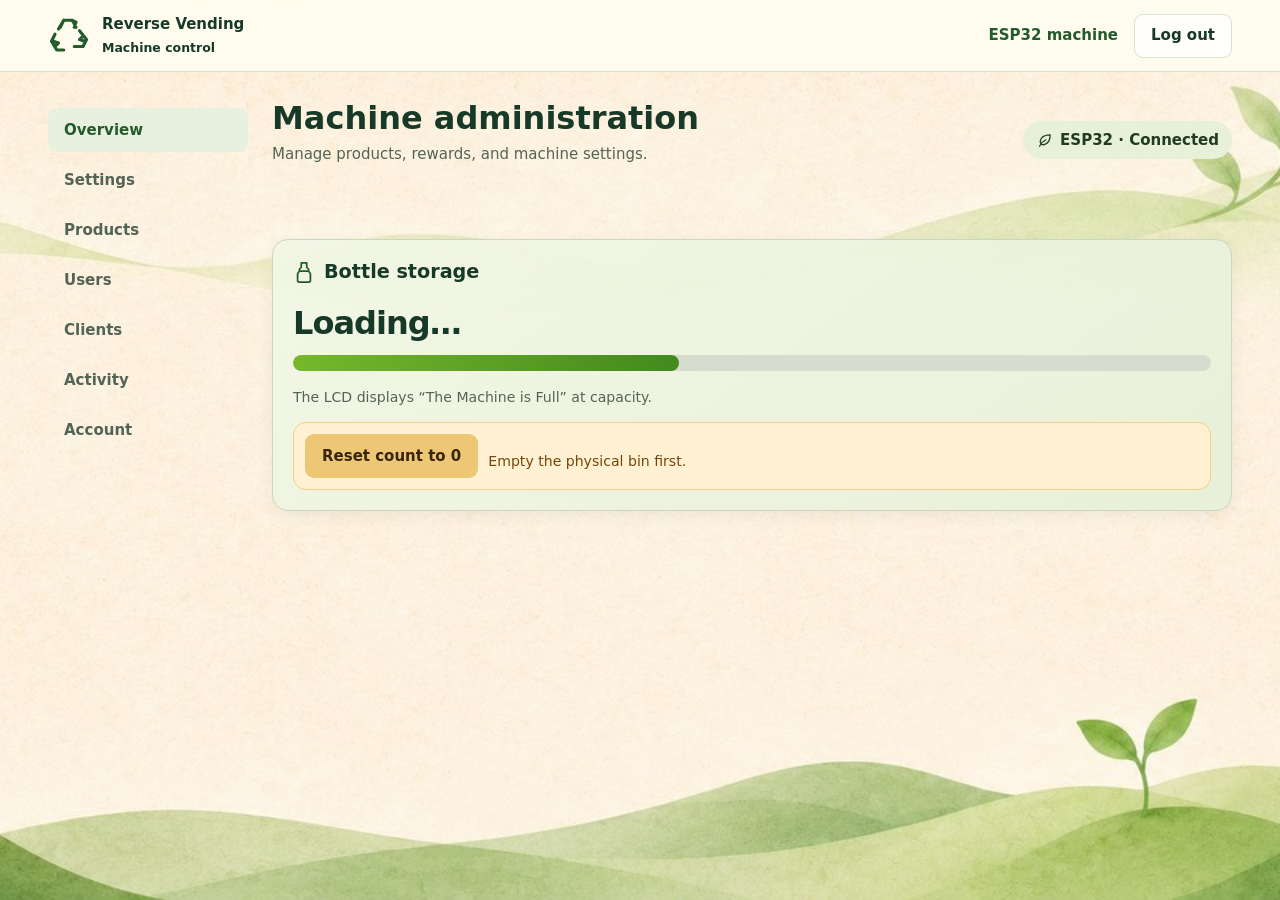
==== commit af73df30: "Update bottle collection flow and storage handling" ====
--- a/data/admin.html
+++ b/data/admin.html
@@ -27,7 +27,7 @@
     <div class="panel-grid">
       <section class="panel" id="storage" aria-labelledby="storage-title">
         <h2 id="storage-title"><svg viewBox="0 0 24 24" aria-hidden="true"><path d="M9 2h6v5l2 2v2H7V9l2-2V2Zm-2 9h10l2 3v7a2 2 0 0 1-2 2H7a2 2 0 0 1-2-2v-7l2-3Z"/></svg>Bottle storage</h2><div id="bottleCount" class="storage-value">Loading…</div><div class="storage-meter" aria-hidden="true"><span id="storageProgress"></span></div>
-        <p class="hint">Buzzer sounds when storage reaches capacity.</p>
+        <p class="hint">The LCD displays “The Machine is Full” at capacity.</p>
         <div class="storage-actions"><button id="resetBottleStorage" class="danger" type="button">Reset count to 0</button><span class="hint">Empty the physical bin first.</span></div>
       </section>
       <section class="panel" id="settings" aria-labelledby="settings-title" hidden>
@@ -43,7 +43,7 @@
       <section class="panel panel-wide" id="product-panel" aria-labelledby="products-title" hidden>
         <h2 id="products-title"><svg viewBox="0 0 24 24" aria-hidden="true"><path d="m3 7 9-4 9 4-9 5-9-5Z"/><path d="M3 7v10l9 5 9-5V7M12 12v10M8 5l9 5"/></svg>Products · four machine slots</h2><div class="table-wrap"><table><thead><tr><th>Slot</th><th>Name</th><th>Credits</th><th>Stock</th><th>Actions</th></tr></thead><tbody id="products"></tbody></table></div>
       </section>
-      <section class="panel panel-wide" id="clients-panel" hidden><h2>Connected clients</h2><p class="machine-pill" id="insertBanner" role="status" aria-live="polite">Insert bottle status is available.</p><div class="table-wrap"><table><thead><tr><th>Device</th><th>Status</th><th>Active user</th><th>Remaining time</th></tr></thead><tbody id="clients"></tbody></table></div></section>
+      <section class="panel panel-wide" id="clients-panel" hidden><h2>Connected clients</h2><p class="machine-pill" id="insertBanner" role="status" aria-live="polite">Insert bottle status is available.</p><div class="table-wrap"><table><thead><tr><th>Device</th><th>Status</th></tr></thead><tbody id="clients"></tbody></table></div></section>
       <section class="panel panel-wide" id="user-panel" aria-labelledby="users-title" hidden><h2 id="users-title"><svg viewBox="0 0 24 24" aria-hidden="true"><path d="M16 20v-1.5a4 4 0 0 0-4-4H7a4 4 0 0 0-4 4V20M9.5 11a3.5 3.5 0 1 0 0-7 3.5 3.5 0 0 0 0 7ZM16 4.2a3.5 3.5 0 0 1 0 6.8M17 14.5a4 4 0 0 1 4 4V20"/></svg>Users and credits</h2><div class="table-wrap"><table><thead><tr><th>Username</th><th>Role</th><th>Credits</th><th>Override</th></tr></thead><tbody id="users"></tbody></table></div></section>
       <section class="panel panel-wide" id="log-panel" hidden><h2><svg viewBox="0 0 24 24" aria-hidden="true"><path d="M21 11.5a8.4 8.4 0 0 1-.9 3.8 8.5 8.5 0 0 1-7.6 4.7 8.4 8.4 0 0 1-3.8-.9L3 21l1.9-5.7a8.4 8.4 0 0 1-.9-3.8A8.5 8.5 0 0 1 8.7 3.9a8.4 8.4 0 0 1 3.8-.9h.5a8.5 8.5 0 0 1 8 8v.5Z"/></svg>Recent dispense activity</h2><pre id="log"></pre></section>
       <section class="panel" id="account" hidden><h2><svg viewBox="0 0 24 24" aria-hidden="true"><circle cx="8" cy="15" r="4"/><path d="m11 12 8-8 3 3-8 8M17 6l3 3"/></svg>Admin password</h2><form id="passwordForm" class="stack">
@@ -68,15 +68,13 @@
     const data = await api('/api/admin/clients');
     $('insertBanner').textContent = data.insert_available
       ? 'Insert bottle status is available.'
-      : `${data.active_username} is currently using Insert Bottle.`;
+      : `${data.active_username} is currently using Insert Bottle · ${data.remaining_seconds}s left.`;
     const rows = data.clients.map(client => {
       const row = document.createElement('tr');
       cell(row, client.mac); cell(row, client.connected ? 'Connected' : 'Disconnected');
-      cell(row, client.connected ? (data.active_username || '—') : '—');
-      cell(row, client.connected && data.remaining_seconds ? `${data.remaining_seconds}s` : '—');
       return row;
     });
-    if (!rows.length) { const row = document.createElement('tr'); const empty = cell(row, 'No devices connected'); empty.colSpan = 4; rows.push(row); }
+    if (!rows.length) { const row = document.createElement('tr'); const empty = cell(row, 'No devices connected'); empty.colSpan = 2; rows.push(row); }
     $('clients').replaceChildren(...rows);
   } catch (error) { message(error.message); }
 }
@@ -116,7 +114,6 @@
     nameCell.append(art, name);
     cell(row, product.credit_cost); cell(row, product.stock); cell(row, '');
     action(row, 'Edit', () => editProduct(product));
-    action(row, 'Delete', () => removeProduct(product.id));
     return row;
   }));
   $('log').textContent = JSON.stringify(history, null, 2);
@@ -194,10 +191,6 @@
     id:product.id, name:name.trim(), credit_cost:creditCost, stock
   })}));
 }
-async function removeProduct(id) {
-  if (!confirm('Delete this product? The other products keep their servo slots.')) return;
-  await run(() => api('/api/products?id=' + encodeURIComponent(id), {method:'DELETE'}));
-}
 $('wifiForm').onsubmit = async event => {
   event.preventDefault();
   const ssid = $('wifiSsid').value.trim(), password = $('wifiPassword').value;
